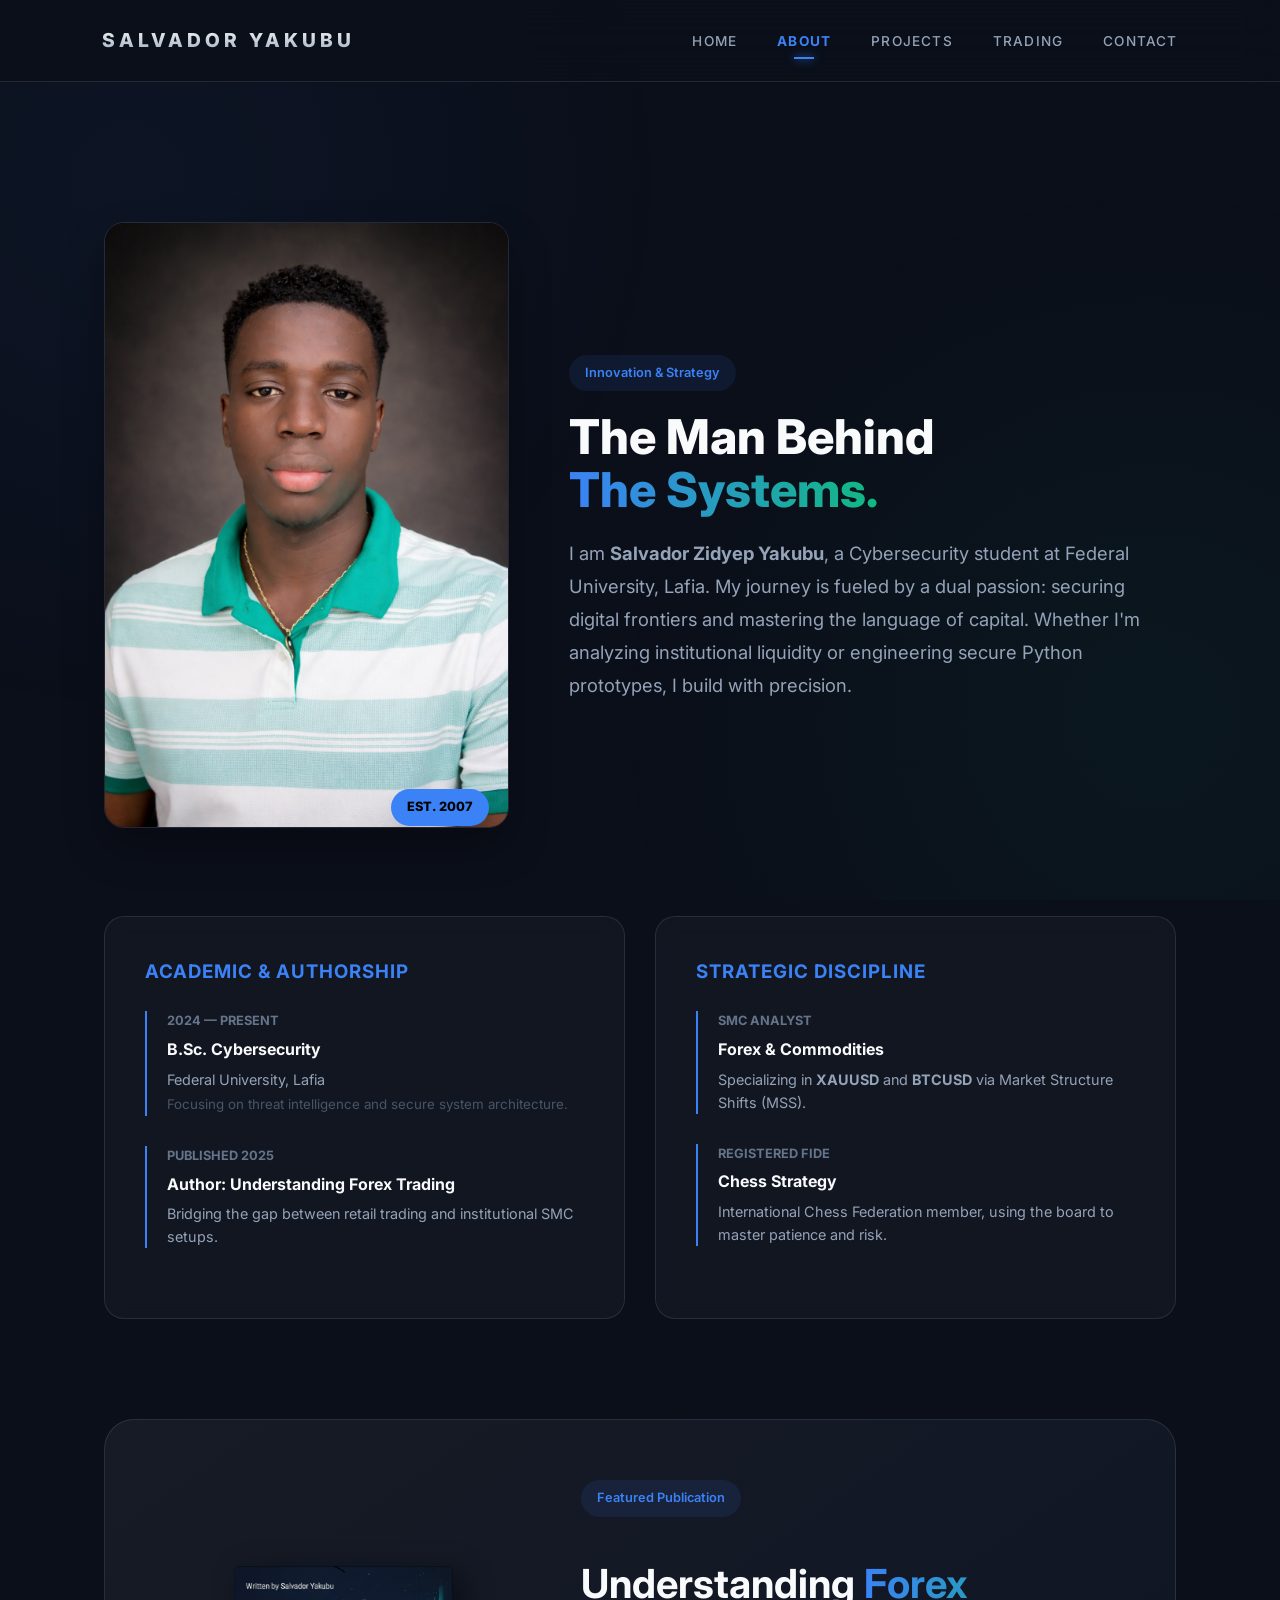
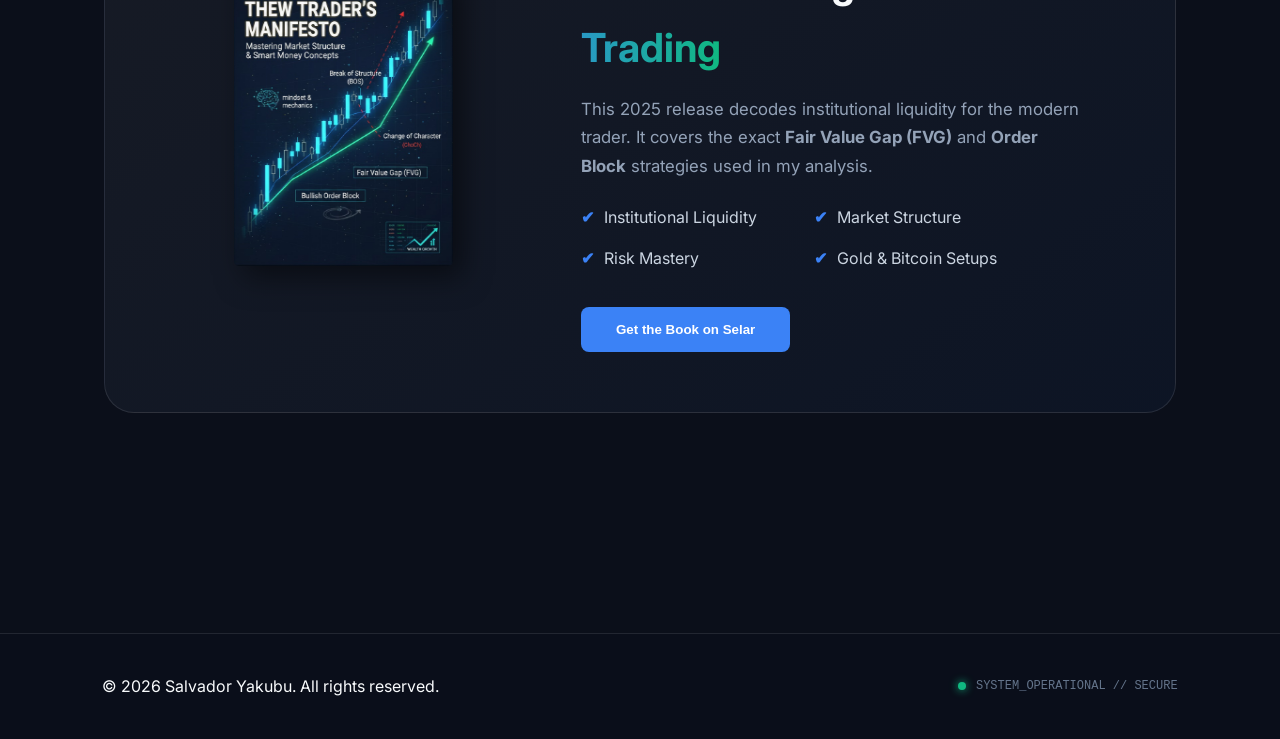
==== about.html @ 718bdae6 "Initial commit" ====
<!DOCTYPE html>
<html lang="en">
<head>
    <link rel="icon" type="image/png" href="favicon.png">
    <meta charset="UTF-8">
    <meta name="viewport" content="width=device-width, initial-scale=1.0">
    <title>About | Salvador Yakubu</title>
    
    <meta name="title" content="Salvador Yakubu | Cybersecurity & Forex Strategy">
    <meta name="description" content="Cybersecurity student at Fed Uni Lafia, Python developer, and SMC Forex trader.">
    
    <link rel="stylesheet" href="style.css">
    <link href="https://fonts.googleapis.com/css2?family=Inter:wght@300;400;600;800&display=swap" rel="stylesheet">
</head>
<body class="subpage">

<nav class="glass-nav">
    <div class="logo" onclick="window.location.href='index.html'" style="cursor:pointer">
        <span class="logo-signature">SALVADOR YAKUBU</span>
    </div> 
    
    <div class="nav-container">
        <ul class="nav-menu">
            <li><a href="index.html" class="nav-link">Home</a></li>
            <li><a href="about.html" class="nav-link active">About</a></li> <li><a href="projects.html" class="nav-link">Projects</a></li>
            <li><a href="trading.html" class="nav-link">Trading</a></li>
            <li><a href="contact.html" class="nav-link">Contact</a></li>
        </ul>
    </div>
</nav>

<main class="container">
    <section class="about-hero-flex" style="display: flex; align-items: center; gap: 60px; margin-top: 80px; flex-wrap: wrap;">
        <div class="about-photo-container" style="flex: 1; min-width: 300px; position: relative;">
            <img src="profile.jpg" alt="Salvador Yakubu" style="width: 100%; border-radius: 20px; border: 1px solid var(--border); box-shadow: 0 20px 40px rgba(0,0,0,0.3);">
            <div class="badge" style="position: absolute; bottom: -10px; right: 20px; background: var(--primary); color: #000; font-weight: 800;">EST. 2007</div>
        </div>

        <div class="about-intro" style="flex: 1.5; min-width: 300px;">
            <div class="badge">Innovation & Strategy</div>
            <h1 style="font-size: 3rem; line-height: 1.1;">The Man Behind <br><span class="gradient-text">The Systems.</span></h1>
            <p class="lead" style="font-size: 1.15rem; color: #94a3b8; line-height: 1.8; margin-top: 20px;">
                I am <strong>Salvador Zidyep Yakubu</strong>, a Cybersecurity student at Federal University, Lafia. 
                My journey is fueled by a dual passion: securing digital frontiers and mastering the language of capital. 
                Whether I'm analyzing institutional liquidity or engineering secure Python prototypes, I build with precision.
            </p>
        </div>
    </section>

    <div class="about-grid" style="display: grid; grid-template-columns: repeat(auto-fit, minmax(300px, 1fr)); gap: 30px; margin-top: 80px;">
        <div class="info-card" style="background: rgba(255,255,255,0.03); padding: 40px; border-radius: 20px; border: 1px solid var(--border);">
            <h3 style="color: var(--primary); margin-bottom: 25px; letter-spacing: 1px;">ACADEMIC & AUTHORSHIP</h3>
            <div class="timeline-item" style="margin-bottom: 30px;">
                <span class="year" style="color: #64748b; font-size: 0.8rem; font-weight: 700;">2024 — PRESENT</span>
                <h4 style="margin: 5px 0;">B.Sc. Cybersecurity</h4>
                <p style="color: #94a3b8; font-size: 0.9rem;">Federal University, Lafia</p>
                <small style="color: #475569;">Focusing on threat intelligence and secure system architecture.</small>
            </div>
            <div class="timeline-item">
                <span class="year" style="color: #64748b; font-size: 0.8rem; font-weight: 700;">PUBLISHED 2025</span>
                <h4 style="margin: 5px 0;">Author: Understanding Forex Trading</h4>
                <p style="color: #94a3b8; font-size: 0.9rem;">Bridging the gap between retail trading and institutional SMC setups.</p>
            </div>
        </div>

        <div class="info-card" style="background: rgba(255,255,255,0.03); padding: 40px; border-radius: 20px; border: 1px solid var(--border);">
            <h3 style="color: var(--primary); margin-bottom: 25px; letter-spacing: 1px;">STRATEGIC DISCIPLINE</h3>
            <div class="timeline-item" style="margin-bottom: 30px;">
                <span class="year" style="color: #64748b; font-size: 0.8rem; font-weight: 700;">SMC ANALYST</span>
                <h4 style="margin: 5px 0;">Forex & Commodities</h4>
                <p style="color: #94a3b8; font-size: 0.9rem;">Specializing in <strong>XAUUSD</strong> and <strong>BTCUSD</strong> via Market Structure Shifts (MSS).</p>
            </div>
            <div class="timeline-item">
                <span class="year" style="color: #64748b; font-size: 0.8rem; font-weight: 700;">REGISTERED FIDE</span>
                <h4 style="margin: 5px 0;">Chess Strategy</h4>
                <p style="color: #94a3b8; font-size: 0.9rem;">International Chess Federation member, using the board to master patience and risk.</p>
            </div>
        </div>
    </div>

    <section class="publication-section" style="margin-top: 100px; padding-bottom: 100px;">
    <div class="publication-card" style="display: flex; align-items: center; justify-content: center; gap: 60px; flex-wrap: wrap; background: linear-gradient(145deg, rgba(255,255,255,0.05) 0%, rgba(59,130,246,0.05) 100%); padding: 60px; border-radius: 30px; border: 1px solid var(--border); width: 100%; box-sizing: border-box;">
        
        <div class="book-mockup" style="flex: 1; min-width: 280px; display: flex; justify-content: center;">
            <div style="position: relative; width: fit-content;">
                <div class="book-spine"></div>
                <img src="book-cover.jpg" alt="Understanding Forex Trading Book" class="main-cover" style="max-width: 250px; border-radius: 5px; box-shadow: 10px 10px 30px rgba(0,0,0,0.5);">
            </div>
        </div>

        <div class="book-details" style="flex: 1.5; min-width: 300px; text-align: left;">
            <div class="badge">Featured Publication</div>
            <h2 style="font-size: 2.5rem; margin: 15px 0;">Understanding <span class="gradient-text">Forex Trading</span></h2>
            <p style="color: #94a3b8; margin-bottom: 25px; line-height: 1.7; font-size: 1.05rem; max-width: 500px;">
                This 2025 release decodes institutional liquidity for the modern trader. It covers the exact <strong>Fair Value Gap (FVG)</strong> and <strong>Order Block</strong> strategies used in my analysis.
            </p>
            
            <ul style="list-style: none; padding: 0; margin: 0 0 35px 0; color: #cbd5e1; display: grid; grid-template-columns: repeat(2, 1fr); gap: 15px; max-width: 450px;">
                <li style="display: flex; align-items: center; gap: 10px;"><span style="color: var(--primary); font-weight: bold;">✔</span> Institutional Liquidity</li>
                <li style="display: flex; align-items: center; gap: 10px;"><span style="color: var(--primary); font-weight: bold;">✔</span> Market Structure</li>
                <li style="display: flex; align-items: center; gap: 10px;"><span style="color: var(--primary); font-weight: bold;">✔</span> Risk Mastery</li>
                <li style="display: flex; align-items: center; gap: 10px;"><span style="color: var(--primary); font-weight: bold;">✔</span> Gold & Bitcoin Setups</li>
            </ul>
            
            <button class="btn-primary" onclick="window.location.href='https://selar.com/0017zf0a42'" style="padding: 15px 35px;">Get the Book on Selar</button>
        </div>
    </div>
    </section>
</main>

<footer>
    <div class="footer-content">
        <p>&copy; 2026 Salvador Yakubu. All rights reserved.</p>
        <div class="system-status">
            <span class="status-indicator"></span>
            <span class="status-text">SYSTEM_OPERATIONAL // SECURE</span>
        </div>
    </div>
</footer>

<script src="script.js"></script>
</body>
</html>
---- style.css ----
/* ==========================================================================
   1. CORE VARIABLES & RESET
   ========================================================================== */
:root {
    --primary: #3b82f6; /* Modern Blue */
    --accent: #10b981;  /* Trading Green */
    --bg: #0b0f1a;
    --text: #f8fafc;
    --glass: rgba(255, 255, 255, 0.03);
    --border: rgba(255, 255, 255, 0.1);
}

* { 
    margin: 0; 
    padding: 0; 
    box-sizing: border-box; 
}

body {
    background: var(--bg);
    color: var(--text);
    font-family: 'Inter', sans-serif;
    line-height: 1.6;
    overflow-x: hidden;
}

/* Sophisticated Background Gradient */
body::before {
    content: "";
    position: fixed;
    top: 0; left: 0; width: 100%; height: 100%;
    background: radial-gradient(circle at 10% 20%, rgba(59, 130, 246, 0.05) 0%, transparent 40%),
                radial-gradient(circle at 90% 80%, rgba(16, 185, 129, 0.05) 0%, transparent 40%);
    z-index: -1;
}
/* ==========================================================================
   2. REFINED MINIMALIST NAVIGATION (The "Cool" Version)
   ========================================================================== */
.glass-nav {
    display: flex; 
    justify-content: space-between; 
    align-items: center;
    padding: 20px 8%; 
    background: rgba(11, 15, 26, 0.8);
    backdrop-filter: blur(20px); 
    border-bottom: 1px solid var(--border);
    position: sticky; 
    top: 0; 
    z-index: 1000;
}
/* Update these in your style.css */

.logo {
    display: flex;
    align-items: center;
    padding: 5px 0;
    cursor: pointer;
}

.brand-logo {
    /* Increase height from 40px to 60px or 70px */
    height: 65px; 
    width: auto;
    display: block;
    object-fit: contain;
    /* This ensures no hidden black backgrounds from the browser */
    background: transparent !important; 
    transition: transform 0.3s ease;
}

.brand-logo:hover {
    transform: scale(1.1);
    filter: drop-shadow(0 0 10px rgba(59, 130, 246, 0.5));
}
.nav-menu {
    display: flex;
    gap: 40px; /* Increased spacing for that organized feel */
    list-style: none;
    align-items: center;
}

.nav-link {
    text-decoration: none;
    color: #94a3b8;
    font-size: 0.85rem;
    font-weight: 500;
    letter-spacing: 1.2px; /* Professional author spacing */
    text-transform: uppercase;
    position: relative;
    padding: 10px 0;
    transition: 0.3s ease;
}

.nav-link:hover {
    color: var(--text);
}

/* The Cool Active Indicator */
.nav-link::after {
    content: "";
    position: absolute;
    bottom: 0;
    left: 50%;
    width: 0;
    height: 2px;
    background: var(--primary);
    box-shadow: 0 0 10px var(--primary);
    transition: 0.3s ease;
    transform: translateX(-50%);
}

.nav-link.active {
    color: var(--primary);
    font-weight: 700;
}

.nav-link.active::after {
    width: 20px; /* Small, sharp indicator instead of a big button */
}

/* ==========================================================================
   UPDATED RESPONSIVE NAV (Mobile Fix)
   ========================================================================== */
@media (max-width: 768px) {
    .glass-nav {
        padding: 15px 5%;
    }
    .nav-menu {
        gap: 20px;
    }
    .nav-link {
        font-size: 0.7rem;
        letter-spacing: 0.5px;
    }
}
/* ==========================================================================
   3. HERO & GLOBAL COMPONENTS
   ========================================================================== */
.hero { height: 80vh; display: flex; align-items: center; justify-content: center; text-align: center; }
.hero-content { max-width: 800px; padding: 0 20px; }

.badge { 
    background: rgba(59, 130, 246, 0.1); color: var(--primary);
    padding: 8px 16px; border-radius: 20px; font-size: 0.8rem;
    display: inline-block; margin-bottom: 20px; font-weight: 600;
}

h1 { font-size: 3.5rem; line-height: 1.1; margin-bottom: 20px; font-weight: 800; }
.gradient-text { background: linear-gradient(90deg, #3b82f6, #10b981); -webkit-background-clip: text; -webkit-text-fill-color: transparent; }

.hero-btns { display: flex; gap: 15px; justify-content: center; margin-top: 30px; }
button { padding: 14px 28px; border-radius: 8px; font-weight: 600; cursor: pointer; transition: 0.3s; border: none; }

.btn-primary { background: var(--primary); color: white; }
.btn-primary:hover { transform: translateY(-3px); box-shadow: 0 10px 20px rgba(59, 130, 246, 0.3); }
.btn-secondary { background: var(--glass); color: white; border: 1px solid var(--border); }

/* Container & Header Basics */
.container { max-width: 1200px; margin: 0 auto; padding: 0 5%; }
.subpage .container { padding: 60px 5%; }
.page-header { text-align: center; margin-bottom: 50px; }

/* ==========================================================================
   4. SERVICES SECTION
   ========================================================================== */
.services .container { 
    display: grid; grid-template-columns: repeat(auto-fit, minmax(280px, 1fr)); 
    gap: 25px; padding: 0 8% 100px; 
}

.service-card {
    background: var(--glass); border: 1px solid var(--border);
    padding: 40px; border-radius: 16px; cursor: pointer; transition: 0.3s;
}

.service-card:hover { 
    background: rgba(255, 255, 255, 0.05); 
    border-color: var(--primary);
    transform: translateY(-5px);
}

.icon { font-size: 2.5rem; margin-bottom: 20px; }
.learn-more { color: var(--primary); font-size: 0.9rem; margin-top: 15px; display: block; }

/* ==========================================================================
   5. TRADING SECTION
   ========================================================================== */
.trading-grid {
    display: grid;
    grid-template-columns: 2fr 1fr;
    gap: 30px;
}

.chart-card, .strategy-card {
    background: var(--glass);
    border: 1px solid var(--border);
    border-radius: 16px;
    padding: 20px;
    backdrop-filter: blur(10px);
}

.card-header {
    display: flex;
    justify-content: space-between;
    align-items: center;
    margin-bottom: 15px;
}

.status-dot {
    height: 10px; width: 10px;
    background-color: var(--accent);
    border-radius: 50%;
    box-shadow: 0 0 10px var(--accent);
}

.strategy-list { list-style: none; margin: 25px 0; }
.strategy-list li {
    padding: 15px 0;
    border-bottom: 1px solid var(--border);
    display: flex; align-items: center; gap: 15px;
}

.strategy-list li span { color: var(--primary); font-weight: 800; font-size: 0.8rem; }

/* ==========================================================================
   6. ABOUT SECTION (Timeline, Skills, Info)
   ========================================================================== */
.about-hero { text-align: center; max-width: 900px; margin: 0 auto 60px; }
.lead { font-size: 1.2rem; color: #94a3b8; margin-top: 20px; }

.about-grid { display: grid; grid-template-columns: 1fr 1fr; gap: 40px; margin-top: 50px; }

.info-card {
    background: var(--glass); border: 1px solid var(--border);
    padding: 40px; border-radius: 20px; backdrop-filter: blur(10px);
}

.timeline-item {
    margin-bottom: 30px; padding-left: 20px;
    border-left: 2px solid var(--primary); position: relative;
}

.year { display: block; color: var(--primary); font-weight: 800; font-size: 0.9rem; margin-bottom: 5px; }

.skill-tags { display: flex; flex-wrap: wrap; gap: 10px; margin: 25px 0; }
.tag {
    background: rgba(59, 130, 246, 0.1); color: var(--primary);
    padding: 6px 14px; border-radius: 50px; font-size: 0.85rem;
    font-weight: 600; border: 1px solid rgba(59, 130, 246, 0.2);
}

/* ==========================================================================
   7. PROJECTS SECTION (Detailed Cards & 3D Book)
   ========================================================================== */
.projects-container { display: flex; flex-direction: column; gap: 80px; margin-top: 50px; }

.project-detailed-card {
    display: flex; align-items: center; gap: 50px;
    background: var(--glass); border: 1px solid var(--border);
    border-radius: 24px; padding: 50px; overflow: hidden;
}

.project-detailed-card.reversed { flex-direction: row-reverse; }
.project-info { flex: 1; }
.category { color: var(--primary); text-transform: uppercase; font-weight: 800; font-size: 0.75rem; letter-spacing: 1px; display: block; margin-bottom: 10px; }

.tech-stack { display: flex; gap: 10px; margin: 20px 0; }
.tech-stack span { background: rgba(255,255,255,0.05); padding: 5px 12px; border-radius: 5px; font-size: 0.8rem; border: 1px solid var(--border); }

/* Visual Elements & Charts */
.project-visual {
    flex: 1; background: #000; border-radius: 12px; padding: 20px;
    border: 1px solid var(--border); font-family: 'Courier New', monospace; color: var(--accent);
}

.code-snippet pre { font-size: 0.9rem; color: #10b981; }

.chart-preview { display: flex; align-items: flex-end; gap: 10px; height: 150px; justify-content: center; }
.bar { width: 20px; border-radius: 3px; }
.bar.green { background: var(--accent); }
.bar.red { background: #ef4444; }

/* 3D Book Mockup */
.book-mockup { position: relative; width: 200px; height: 300px; perspective: 1000px; margin: 0 auto; }
.main-cover {
    width: 100%; height: 100%; border-radius: 4px 10px 10px 4px;
    box-shadow: 15px 15px 30px rgba(0, 0, 0, 0.5);
    transform: rotateY(-20deg); transition: transform 0.5s ease; object-fit: cover;
}
.book-mockup:hover .main-cover { transform: rotateY(-5deg); }
.book-spine {
    position: absolute; width: 30px; height: 100%; background: #1a1a1a;
    left: 0; transform: rotateY(-90deg) translateZ(15px); border-radius: 2px;
}

/* ==========================================================================
   8. CONTACT & SOCIAL ECOSYSTEM
   ========================================================================== */
.contact-wrapper { display: grid; grid-template-columns: 1.2fr 1fr; gap: 80px; align-items: center; margin-top: 50px; }
.contact-info h1 { font-size: 3rem; margin-bottom: 20px; }

.info-details { margin-top: 40px; display: flex; flex-direction: column; gap: 30px; }
.info-item { display: flex; gap: 20px; align-items: center; }
.info-item .icon {
    font-size: 1.5rem; background: var(--glass); padding: 15px;
    border-radius: 12px; border: 1px solid var(--border);
}

/* Forms */
.contact-card { background: var(--glass); border: 1px solid var(--border); padding: 40px; border-radius: 24px; backdrop-filter: blur(20px); }
.input-group { margin-bottom: 20px; display: flex; flex-direction: column; gap: 8px; }
.input-group label { font-size: 0.85rem; font-weight: 600; color: #94a3b8; }

input, select, textarea {
    background: rgba(255, 255, 255, 0.03); border: 1px solid var(--border);
    padding: 14px; border-radius: 8px; color: white; transition: 0.3s;
}
input:focus, textarea:focus { outline: none; border-color: var(--primary); background: rgba(255, 255, 255, 0.07); }

/* Social Links & Grid */
.communication-grid { display: grid; grid-template-columns: 1fr 1fr; gap: 20px; margin-bottom: 40px; }
.info-item-link {
    display: flex; gap: 15px; align-items: center; text-decoration: none;
    background: var(--glass); padding: 15px; border-radius: 12px; border: 1px solid var(--border); transition: 0.3s;
}
.info-item-link:hover { border-color: var(--primary); background: rgba(59, 130, 246, 0.08); transform: translateY(-3px); }

.social-grid { display: flex; flex-wrap: wrap; gap: 12px; }
.social-tag {
    text-decoration: none; color: white; background: var(--glass); border: 1px solid var(--border);
    padding: 8px 18px; border-radius: 50px; font-size: 0.85rem; transition: 0.3s;
}
.social-tag:hover { background: var(--primary); box-shadow: 0 0 15px rgba(59, 130, 246, 0.4); }

.social-links { display: flex; justify-content: center; gap: 25px; margin-top: 20px; flex-wrap: wrap; }
.social-icon { font-size: 1.6rem; color: var(--primary); transition: 0.3s; }
.social-icon:hover { color: #fff; transform: translateY(-3px); }

/* ==========================================================================
   9. FOOTER & TICKER
   ========================================================================== */
footer { padding: 40px 8%; border-top: 1px solid var(--border); margin-top: 60px; background: rgba(11, 15, 26, 0.5); }
.footer-content { display: flex; justify-content: space-between; align-items: center; flex-wrap: wrap; gap: 20px; }

.system-status { display: flex; align-items: center; gap: 10px; font-family: monospace; font-size: 0.75rem; color: #64748b; }
.status-indicator {
    width: 8px; height: 8px; background: var(--accent); border-radius: 50%;
    box-shadow: 0 0 8px var(--accent); animation: blink 1.5s infinite;
}
@keyframes blink { 0%, 100% { opacity: 1; } 50% { opacity: 0.2; } }

.ticker-wrap {
    width: 100%; overflow: hidden; background: rgba(11, 15, 26, 0.8);
    border-bottom: 1px solid var(--border); backdrop-filter: blur(10px);
    position: sticky; top: 75px; z-index: 99;
}
.tradingview-widget-container { height: 46px !important; }

/* ==========================================================================
   10. CONSOLIDATED RESPONSIVE DESIGN (Media Queries)
   ========================================================================== */
@media (max-width: 950px) {
    .contact-wrapper { grid-template-columns: 1fr; gap: 50px; }
}

@media (max-width: 900px) {
    .trading-grid { grid-template-columns: 1fr; }
    .project-detailed-card, .project-detailed-card.reversed { flex-direction: column; padding: 30px; }
    h1 { font-size: 2.5rem; }
}

@media (max-width: 800px) {
    .about-grid { grid-template-columns: 1fr; }
}

@media (max-width: 768px) {
    .glass-nav { flex-direction: column; padding: 15px 10px; gap: 15px; }
    .nav-menu { flex-wrap: wrap; justify-content: center; gap: 8px; width: 100%; }
    .nav-btn { flex-grow: 1; text-align: center; font-size: 0.75rem; padding: 10px 14px; }
    .about-hero-flex { flex-direction: column; text-align: center; }
    .about-photo-container { max-width: 250px; margin: 0 auto; }
}

@media (max-width: 600px) {
    .communication-grid { grid-template-columns: 1fr; }
    .footer-content { flex-direction: column; text-align: center; }
}
/* Mature Professional Logo */
.logo-signature {
    font-family: 'Inter', sans-serif;
    font-weight: 800;
    font-size: 1.2rem;
    letter-spacing: 4px; /* Increased spacing for a high-end look */
    text-transform: uppercase;
    color: #ffffff;
    background: linear-gradient(180deg, #FFFFFF 0%, #94a3b8 100%);
    -webkit-background-clip: text;
    -webkit-text-fill-color: transparent;
    position: relative;
    transition: all 0.4s cubic-bezier(0.4, 0, 0.2, 1);
}

.logo-signature::after {
    display: inline-block;
    content: '';
    position: absolute;
    bottom: -4px;
    left: 0;
    width: 0;
    height: 1px;
    background: var(--primary); /* Your brand blue */
    transition: width 0.4s ease;
}

.logo:hover .logo-signature {
    letter-spacing: 6px; /* Subtle expansion effect on hover */
    filter: drop-shadow(0 0 15px rgba(255, 255, 255, 0.2));
}

.logo:hover .logo-signature::after {
    width: 100%; /* Underline grows on hover */
}
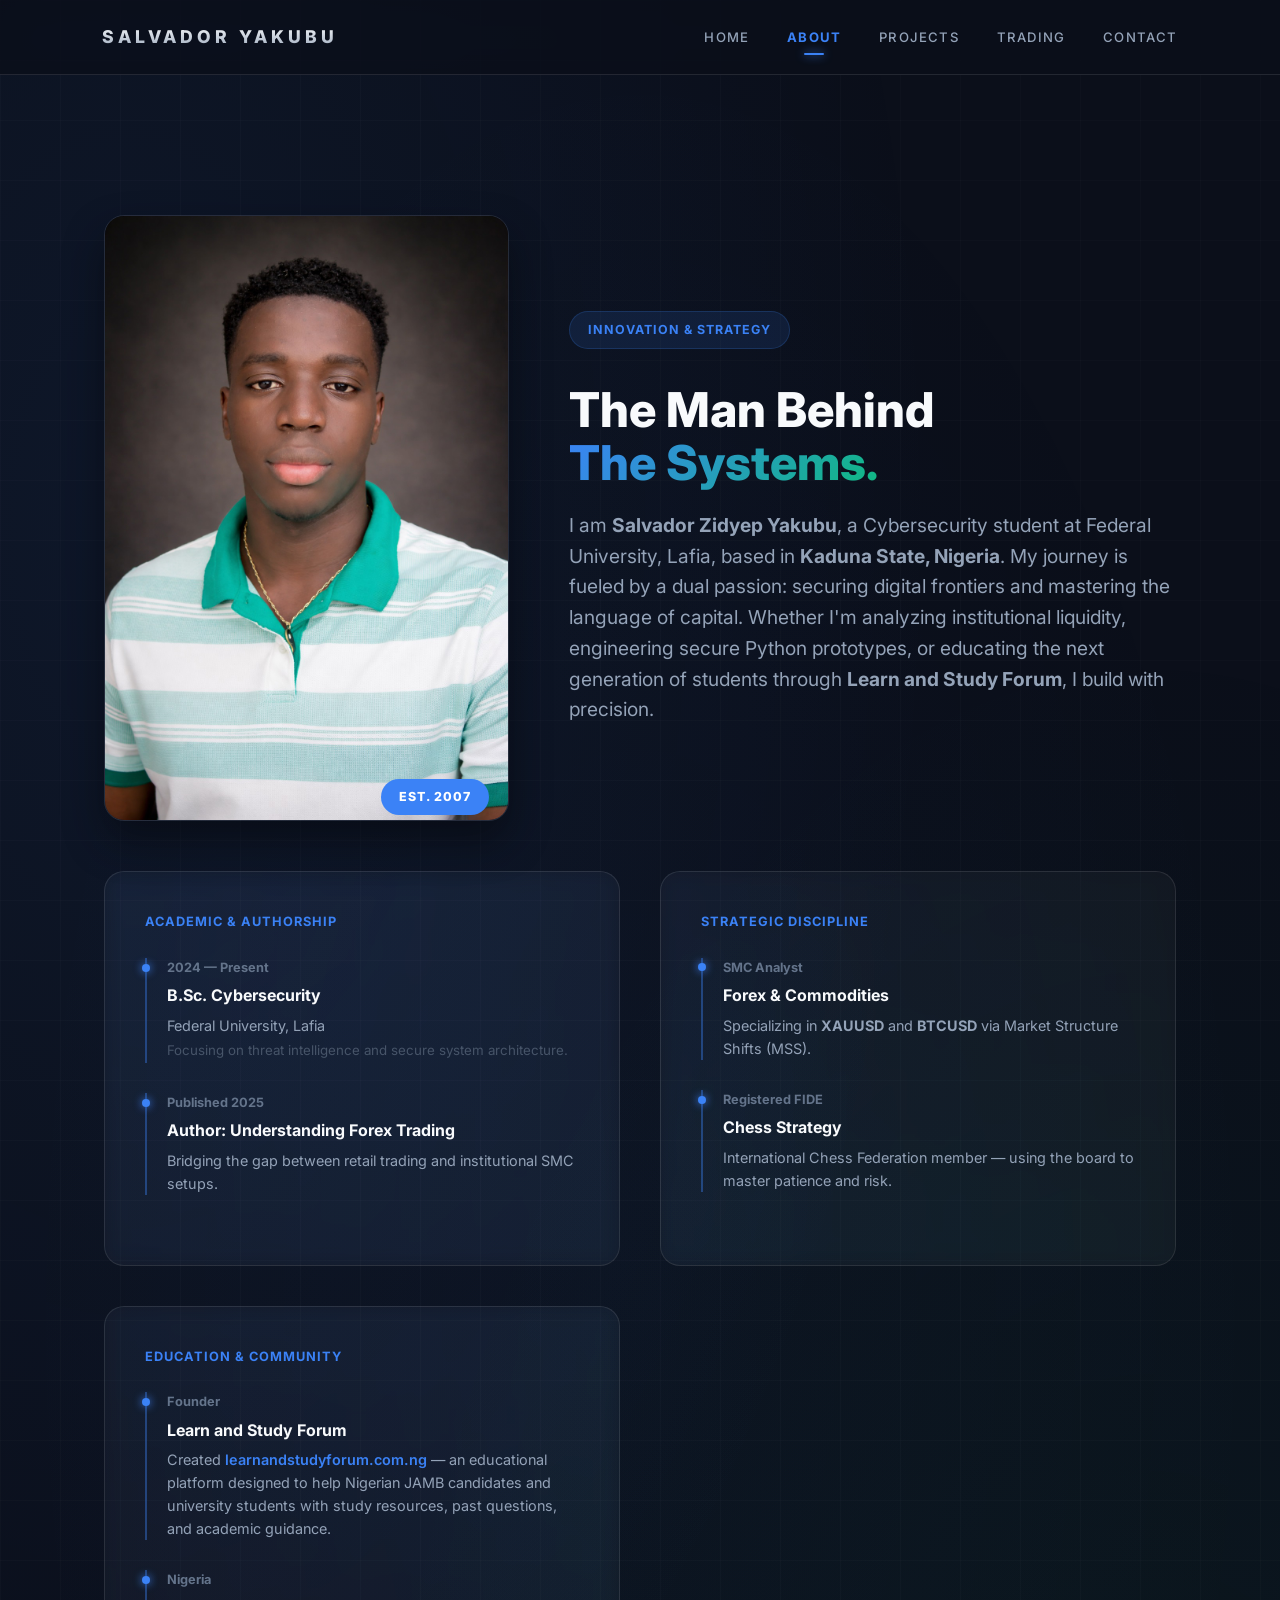
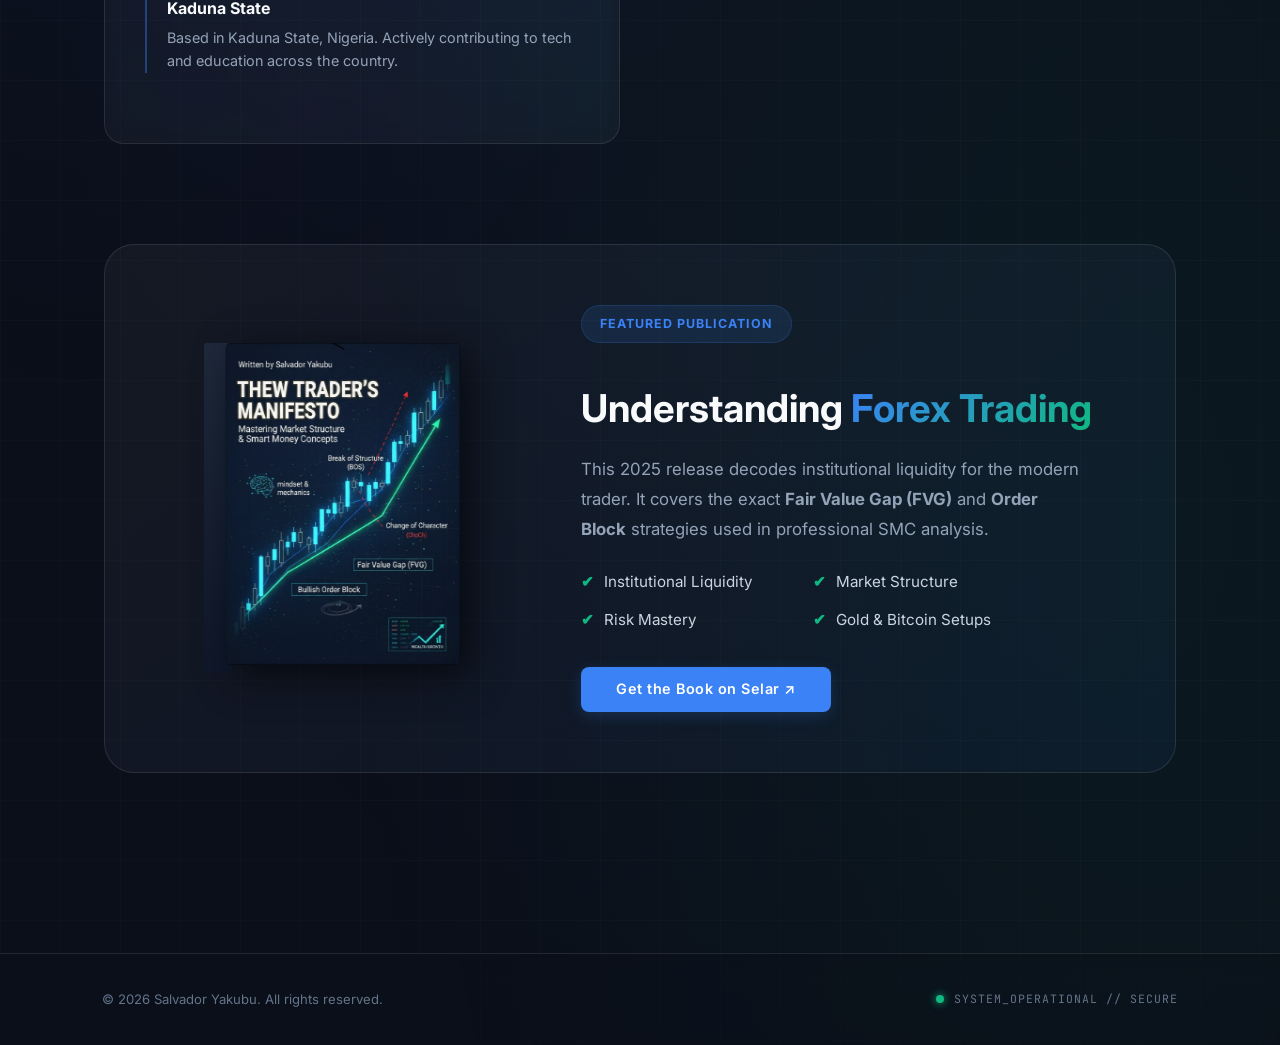
==== commit 9deb417c: "updated" ====
--- a/about.html
+++ b/about.html
@@ -1,122 +1,213 @@
 <!DOCTYPE html>
 <html lang="en">
 <head>
-    <link rel="icon" type="image/png" href="favicon.png">
     <meta charset="UTF-8">
     <meta name="viewport" content="width=device-width, initial-scale=1.0">
-    <title>About | Salvador Yakubu</title>
-    
-    <meta name="title" content="Salvador Yakubu | Cybersecurity & Forex Strategy">
-    <meta name="description" content="Cybersecurity student at Fed Uni Lafia, Python developer, and SMC Forex trader.">
-    
+    <meta http-equiv="X-UA-Compatible" content="IE=edge">
+
+    <title>About Salvador Yakubu | Cybersecurity Student, Forex Trader & Educator — Kaduna, Nigeria</title>
+    <meta name="title" content="About Salvador Yakubu | Cybersecurity Student, Forex Trader & Educator — Kaduna, Nigeria">
+    <meta name="description" content="Salvador Yakubu — Cybersecurity student at Federal University Lafia, SMC Forex trader, Python developer, published author of 'Understanding Forex Trading' (2025), and founder of Learn and Study Forum for Nigerian students. Based in Kaduna State, Nigeria.">
+    <meta name="robots" content="index, follow">
+    <link rel="canonical" href="https://salvadoryakubu-wq.github.io/Myportfolio/about.html">
+
+    <meta property="og:type" content="profile">
+    <meta property="og:url" content="https://salvadoryakubu-wq.github.io/Myportfolio/about.html">
+    <meta property="og:title" content="About Salvador Yakubu | Cybersecurity, Forex Strategy & Education — Nigeria">
+    <meta property="og:description" content="Cybersecurity student, SMC Forex trader, Python developer, published author, and founder of Learn and Study Forum. Kaduna State, Nigeria.">
+    <meta property="og:image" content="https://salvadoryakubu-wq.github.io/Myportfolio/preview-image.jpg">
+
+    <meta name="twitter:card" content="summary_large_image">
+    <meta name="twitter:title" content="About Salvador Yakubu — Kaduna, Nigeria">
+    <meta name="twitter:description" content="Cybersecurity student, SMC trader, Python developer, published author and founder of Learn and Study Forum.">
+    <meta name="twitter:image" content="https://salvadoryakubu-wq.github.io/Myportfolio/preview-image.jpg">
+
+    <meta name="theme-color" content="#0b0f1a">
+    <meta name="apple-mobile-web-app-capable" content="yes">
+    <meta name="apple-mobile-web-app-status-bar-style" content="black-translucent">
+
+    <link rel="icon" type="image/png" href="favicon.png">
+    <link rel="apple-touch-icon" href="favicon.png">
+
+    <link rel="preconnect" href="https://fonts.googleapis.com">
+    <link rel="preconnect" href="https://fonts.gstatic.com" crossorigin>
+    <link href="https://fonts.googleapis.com/css2?family=Inter:wght@300;400;600;800&family=JetBrains+Mono:wght@400;700&display=swap" rel="stylesheet">
+
     <link rel="stylesheet" href="style.css">
-    <link href="https://fonts.googleapis.com/css2?family=Inter:wght@300;400;600;800&display=swap" rel="stylesheet">
 </head>
 <body class="subpage">
 
-<nav class="glass-nav">
-    <div class="logo" onclick="window.location.href='index.html'" style="cursor:pointer">
-        <span class="logo-signature">SALVADOR YAKUBU</span>
-    </div> 
-    
-    <div class="nav-container">
+<a href="#main-content" class="skip-nav">Skip to main content</a>
+
+<!-- ====== NAVIGATION ====== -->
+<nav class="glass-nav" role="navigation" aria-label="Main navigation">
+    <a href="index.html" class="logo" aria-label="Salvador Yakubu — Home">
+        <span class="logo-signature">Salvador Yakubu</span>
+    </a>
+
+    <button class="nav-toggle" aria-label="Toggle navigation menu" aria-expanded="false" aria-controls="nav-menu">
+        <span></span>
+        <span></span>
+        <span></span>
+    </button>
+
+    <div class="nav-container" id="nav-menu" aria-hidden="true">
         <ul class="nav-menu">
             <li><a href="index.html" class="nav-link">Home</a></li>
-            <li><a href="about.html" class="nav-link active">About</a></li> <li><a href="projects.html" class="nav-link">Projects</a></li>
+            <li><a href="about.html" class="nav-link active">About</a></li>
+            <li><a href="projects.html" class="nav-link">Projects</a></li>
             <li><a href="trading.html" class="nav-link">Trading</a></li>
             <li><a href="contact.html" class="nav-link">Contact</a></li>
         </ul>
     </div>
 </nav>
 
-<main class="container">
-    <section class="about-hero-flex" style="display: flex; align-items: center; gap: 60px; margin-top: 80px; flex-wrap: wrap;">
-        <div class="about-photo-container" style="flex: 1; min-width: 300px; position: relative;">
-            <img src="profile.jpg" alt="Salvador Yakubu" style="width: 100%; border-radius: 20px; border: 1px solid var(--border); box-shadow: 0 20px 40px rgba(0,0,0,0.3);">
-            <div class="badge" style="position: absolute; bottom: -10px; right: 20px; background: var(--primary); color: #000; font-weight: 800;">EST. 2007</div>
-        </div>
-
-        <div class="about-intro" style="flex: 1.5; min-width: 300px;">
-            <div class="badge">Innovation & Strategy</div>
-            <h1 style="font-size: 3rem; line-height: 1.1;">The Man Behind <br><span class="gradient-text">The Systems.</span></h1>
-            <p class="lead" style="font-size: 1.15rem; color: #94a3b8; line-height: 1.8; margin-top: 20px;">
-                I am <strong>Salvador Zidyep Yakubu</strong>, a Cybersecurity student at Federal University, Lafia. 
-                My journey is fueled by a dual passion: securing digital frontiers and mastering the language of capital. 
-                Whether I'm analyzing institutional liquidity or engineering secure Python prototypes, I build with precision.
+<!-- ====== MAIN CONTENT ====== -->
+<main class="container" id="main-content">
+
+    <!-- Hero Flex -->
+    <section class="about-hero-flex reveal" style="display:flex; align-items:center; gap:60px; margin-top:80px; flex-wrap:wrap;" aria-label="Introduction">
+        <div class="about-photo-container" style="flex:1; min-width:280px; position:relative;">
+            <img
+                src="profile.jpg"
+                alt="Salvador Yakubu — Cybersecurity student and Forex trader"
+                loading="eager"
+                width="400"
+                style="width:100%; border-radius:20px; border:1px solid var(--border); box-shadow:0 20px 40px rgba(0,0,0,0.4); display:block;"
+            >
+            <div class="badge" style="position:absolute; bottom:-14px; right:20px; background:var(--primary); color:#fff; font-weight:800; border:none;">EST. 2007</div>
+        </div>
+
+        <div class="about-intro" style="flex:1.5; min-width:280px;">
+            <div class="badge">Innovation &amp; Strategy</div>
+            <h1 style="font-size:clamp(2rem, 4vw, 3rem); line-height:1.1; margin-top:15px;">
+                The Man Behind <br><span class="gradient-text">The Systems.</span>
+            </h1>
+            <p class="lead" style="margin-top:20px;">
+                I am <strong>Salvador Zidyep Yakubu</strong>, a Cybersecurity student at Federal University, Lafia,
+                based in <strong>Kaduna State, Nigeria</strong>.
+                My journey is fueled by a dual passion: securing digital frontiers and mastering the language of capital.
+                Whether I'm analyzing institutional liquidity, engineering secure Python prototypes, or educating the next generation of students through <strong>Learn and Study Forum</strong>, I build with precision.
             </p>
         </div>
     </section>
 
-    <div class="about-grid" style="display: grid; grid-template-columns: repeat(auto-fit, minmax(300px, 1fr)); gap: 30px; margin-top: 80px;">
-        <div class="info-card" style="background: rgba(255,255,255,0.03); padding: 40px; border-radius: 20px; border: 1px solid var(--border);">
-            <h3 style="color: var(--primary); margin-bottom: 25px; letter-spacing: 1px;">ACADEMIC & AUTHORSHIP</h3>
-            <div class="timeline-item" style="margin-bottom: 30px;">
-                <span class="year" style="color: #64748b; font-size: 0.8rem; font-weight: 700;">2024 — PRESENT</span>
-                <h4 style="margin: 5px 0;">B.Sc. Cybersecurity</h4>
-                <p style="color: #94a3b8; font-size: 0.9rem;">Federal University, Lafia</p>
-                <small style="color: #475569;">Focusing on threat intelligence and secure system architecture.</small>
+    <!-- Info Grid -->
+    <div class="about-grid" aria-label="Background and expertise">
+
+        <div class="info-card reveal">
+            <h3 style="color:var(--primary); margin-bottom:25px; letter-spacing:1px; font-size:0.8rem; text-transform:uppercase;">Academic &amp; Authorship</h3>
+            <div class="timeline-item" style="margin-bottom:30px;">
+                <span class="year">2024 — Present</span>
+                <h4 style="margin:5px 0;">B.Sc. Cybersecurity</h4>
+                <p style="color:#94a3b8; font-size:0.9rem;">Federal University, Lafia</p>
+                <small style="color:#475569;">Focusing on threat intelligence and secure system architecture.</small>
             </div>
             <div class="timeline-item">
-                <span class="year" style="color: #64748b; font-size: 0.8rem; font-weight: 700;">PUBLISHED 2025</span>
-                <h4 style="margin: 5px 0;">Author: Understanding Forex Trading</h4>
-                <p style="color: #94a3b8; font-size: 0.9rem;">Bridging the gap between retail trading and institutional SMC setups.</p>
-            </div>
-        </div>
-
-        <div class="info-card" style="background: rgba(255,255,255,0.03); padding: 40px; border-radius: 20px; border: 1px solid var(--border);">
-            <h3 style="color: var(--primary); margin-bottom: 25px; letter-spacing: 1px;">STRATEGIC DISCIPLINE</h3>
-            <div class="timeline-item" style="margin-bottom: 30px;">
-                <span class="year" style="color: #64748b; font-size: 0.8rem; font-weight: 700;">SMC ANALYST</span>
-                <h4 style="margin: 5px 0;">Forex & Commodities</h4>
-                <p style="color: #94a3b8; font-size: 0.9rem;">Specializing in <strong>XAUUSD</strong> and <strong>BTCUSD</strong> via Market Structure Shifts (MSS).</p>
+                <span class="year">Published 2025</span>
+                <h4 style="margin:5px 0;">Author: Understanding Forex Trading</h4>
+                <p style="color:#94a3b8; font-size:0.9rem;">Bridging the gap between retail trading and institutional SMC setups.</p>
+            </div>
+        </div>
+
+        <div class="info-card reveal reveal-delay-1">
+            <h3 style="color:var(--primary); margin-bottom:25px; letter-spacing:1px; font-size:0.8rem; text-transform:uppercase;">Strategic Discipline</h3>
+            <div class="timeline-item" style="margin-bottom:30px;">
+                <span class="year">SMC Analyst</span>
+                <h4 style="margin:5px 0;">Forex &amp; Commodities</h4>
+                <p style="color:#94a3b8; font-size:0.9rem;">Specializing in <strong>XAUUSD</strong> and <strong>BTCUSD</strong> via Market Structure Shifts (MSS).</p>
             </div>
             <div class="timeline-item">
-                <span class="year" style="color: #64748b; font-size: 0.8rem; font-weight: 700;">REGISTERED FIDE</span>
-                <h4 style="margin: 5px 0;">Chess Strategy</h4>
-                <p style="color: #94a3b8; font-size: 0.9rem;">International Chess Federation member, using the board to master patience and risk.</p>
-            </div>
-        </div>
+                <span class="year">Registered FIDE</span>
+                <h4 style="margin:5px 0;">Chess Strategy</h4>
+                <p style="color:#94a3b8; font-size:0.9rem;">International Chess Federation member — using the board to master patience and risk.</p>
+            </div>
+        </div>
+
+        <div class="info-card reveal reveal-delay-2">
+            <h3 style="color:var(--primary); margin-bottom:25px; letter-spacing:1px; font-size:0.8rem; text-transform:uppercase;">Education &amp; Community</h3>
+            <div class="timeline-item" style="margin-bottom:30px;">
+                <span class="year">Founder</span>
+                <h4 style="margin:5px 0;">Learn and Study Forum</h4>
+                <p style="color:#94a3b8; font-size:0.9rem;">
+                    Created <a href="https://learnandstudyforum.com.ng" target="_blank" rel="noopener noreferrer" style="color:var(--primary); text-decoration:none; font-weight:600;">learnandstudyforum.com.ng</a> — an educational platform designed to help Nigerian JAMB candidates and university students with study resources, past questions, and academic guidance.
+                </p>
+            </div>
+            <div class="timeline-item">
+                <span class="year">Nigeria</span>
+                <h4 style="margin:5px 0;">Kaduna State</h4>
+                <p style="color:#94a3b8; font-size:0.9rem;">Based in Kaduna State, Nigeria. Actively contributing to tech and education across the country.</p>
+            </div>
+        </div>
+
     </div>
 
-    <section class="publication-section" style="margin-top: 100px; padding-bottom: 100px;">
-    <div class="publication-card" style="display: flex; align-items: center; justify-content: center; gap: 60px; flex-wrap: wrap; background: linear-gradient(145deg, rgba(255,255,255,0.05) 0%, rgba(59,130,246,0.05) 100%); padding: 60px; border-radius: 30px; border: 1px solid var(--border); width: 100%; box-sizing: border-box;">
-        
-        <div class="book-mockup" style="flex: 1; min-width: 280px; display: flex; justify-content: center;">
-            <div style="position: relative; width: fit-content;">
-                <div class="book-spine"></div>
-                <img src="book-cover.jpg" alt="Understanding Forex Trading Book" class="main-cover" style="max-width: 250px; border-radius: 5px; box-shadow: 10px 10px 30px rgba(0,0,0,0.5);">
-            </div>
-        </div>
-
-        <div class="book-details" style="flex: 1.5; min-width: 300px; text-align: left;">
-            <div class="badge">Featured Publication</div>
-            <h2 style="font-size: 2.5rem; margin: 15px 0;">Understanding <span class="gradient-text">Forex Trading</span></h2>
-            <p style="color: #94a3b8; margin-bottom: 25px; line-height: 1.7; font-size: 1.05rem; max-width: 500px;">
-                This 2025 release decodes institutional liquidity for the modern trader. It covers the exact <strong>Fair Value Gap (FVG)</strong> and <strong>Order Block</strong> strategies used in my analysis.
-            </p>
-            
-            <ul style="list-style: none; padding: 0; margin: 0 0 35px 0; color: #cbd5e1; display: grid; grid-template-columns: repeat(2, 1fr); gap: 15px; max-width: 450px;">
-                <li style="display: flex; align-items: center; gap: 10px;"><span style="color: var(--primary); font-weight: bold;">✔</span> Institutional Liquidity</li>
-                <li style="display: flex; align-items: center; gap: 10px;"><span style="color: var(--primary); font-weight: bold;">✔</span> Market Structure</li>
-                <li style="display: flex; align-items: center; gap: 10px;"><span style="color: var(--primary); font-weight: bold;">✔</span> Risk Mastery</li>
-                <li style="display: flex; align-items: center; gap: 10px;"><span style="color: var(--primary); font-weight: bold;">✔</span> Gold & Bitcoin Setups</li>
-            </ul>
-            
-            <button class="btn-primary" onclick="window.location.href='https://selar.com/0017zf0a42'" style="padding: 15px 35px;">Get the Book on Selar</button>
-        </div>
-    </div>
+    <!-- Publication Section -->
+    <section class="publication-section reveal" style="margin-top:100px; padding-bottom:120px;" aria-label="Featured publication">
+        <div style="display:flex; align-items:center; justify-content:center; gap:60px; flex-wrap:wrap; background:linear-gradient(145deg, rgba(255,255,255,0.04) 0%, rgba(59,130,246,0.06) 100%); padding:60px; border-radius:30px; border:1px solid var(--border); box-sizing:border-box;">
+
+            <!-- Book Mockup -->
+            <div class="book-mockup" style="flex:1; min-width:200px; display:flex; justify-content:center; align-items:center;">
+                <div style="position:relative; width:fit-content;">
+                    <div class="book-spine"></div>
+                    <img
+                        src="book-cover.jpg"
+                        alt="Understanding Forex Trading — book cover by Salvador Yakubu"
+                        loading="lazy"
+                        width="250"
+                        class="main-cover"
+                        style="max-width:250px; border-radius:5px; box-shadow:10px 10px 40px rgba(0,0,0,0.6);"
+                    >
+                </div>
+            </div>
+
+            <!-- Book Details -->
+            <div style="flex:1.5; min-width:280px; text-align:left;">
+                <div class="badge">Featured Publication</div>
+                <h2 style="font-size:clamp(1.6rem, 3vw, 2.5rem); margin:15px 0;">
+                    Understanding <span class="gradient-text">Forex Trading</span>
+                </h2>
+                <p style="color:#94a3b8; margin-bottom:25px; line-height:1.8; font-size:1.05rem; max-width:500px;">
+                    This 2025 release decodes institutional liquidity for the modern trader. It covers the exact
+                    <strong>Fair Value Gap (FVG)</strong> and <strong>Order Block</strong> strategies used in professional SMC analysis.
+                </p>
+
+                <ul style="list-style:none; padding:0; margin:0 0 35px; color:#cbd5e1; display:grid; grid-template-columns:repeat(2, 1fr); gap:14px; max-width:450px;">
+                    <li style="display:flex; align-items:center; gap:10px; font-size:0.95rem;">
+                        <span style="color:var(--accent); font-weight:800;">✔</span> Institutional Liquidity
+                    </li>
+                    <li style="display:flex; align-items:center; gap:10px; font-size:0.95rem;">
+                        <span style="color:var(--accent); font-weight:800;">✔</span> Market Structure
+                    </li>
+                    <li style="display:flex; align-items:center; gap:10px; font-size:0.95rem;">
+                        <span style="color:var(--accent); font-weight:800;">✔</span> Risk Mastery
+                    </li>
+                    <li style="display:flex; align-items:center; gap:10px; font-size:0.95rem;">
+                        <span style="color:var(--accent); font-weight:800;">✔</span> Gold &amp; Bitcoin Setups
+                    </li>
+                </ul>
+
+                <a href="https://selar.com/0017zf0a42" target="_blank" rel="noopener noreferrer" class="btn-primary" style="padding:15px 35px;">
+                    Get the Book on Selar ↗
+                </a>
+            </div>
+        </div>
     </section>
+
 </main>
 
-<footer>
+<!-- ====== FOOTER ====== -->
+<footer role="contentinfo">
     <div class="footer-content">
-        <p>&copy; 2026 Salvador Yakubu. All rights reserved.</p>
-        <div class="system-status">
-            <span class="status-indicator"></span>
+        <p style="font-size:0.82rem; color:#64748b;">&copy; 2026 Salvador Yakubu. All rights reserved.</p>
+        <div class="system-status" aria-label="System status: operational">
+            <span class="status-indicator" aria-hidden="true"></span>
             <span class="status-text">SYSTEM_OPERATIONAL // SECURE</span>
         </div>
     </div>
 </footer>
+
+<button class="back-to-top" aria-label="Back to top">↑</button>
 
 <script src="script.js"></script>
 </body>
--- a/style.css
+++ b/style.css
@@ -2,18 +2,26 @@
    1. CORE VARIABLES & RESET
    ========================================================================== */
 :root {
-    --primary: #3b82f6; /* Modern Blue */
-    --accent: #10b981;  /* Trading Green */
+    --primary: #3b82f6;
+    --accent: #10b981;
     --bg: #0b0f1a;
     --text: #f8fafc;
     --glass: rgba(255, 255, 255, 0.03);
     --border: rgba(255, 255, 255, 0.1);
-}
-
-* { 
-    margin: 0; 
-    padding: 0; 
-    box-sizing: border-box; 
+    --shadow-primary: rgba(59, 130, 246, 0.25);
+    --shadow-accent: rgba(16, 185, 129, 0.2);
+}
+
+*, *::before, *::after {
+    margin: 0;
+    padding: 0;
+    box-sizing: border-box;
+}
+
+html {
+    scroll-behavior: smooth;
+    scrollbar-width: thin;
+    scrollbar-color: var(--primary) var(--bg);
 }
 
 body {
@@ -22,59 +30,152 @@
     font-family: 'Inter', sans-serif;
     line-height: 1.6;
     overflow-x: hidden;
-}
-
-/* Sophisticated Background Gradient */
+    animation: pageFadeIn 0.5s ease both;
+}
+
+/* Custom Scrollbar */
+::-webkit-scrollbar { width: 4px; }
+::-webkit-scrollbar-track { background: var(--bg); }
+::-webkit-scrollbar-thumb { background: var(--primary); border-radius: 10px; }
+::-webkit-scrollbar-thumb:hover { background: #60a5fa; }
+
+/* Page Load Animation */
+@keyframes pageFadeIn {
+    from { opacity: 0; transform: translateY(12px); }
+    to   { opacity: 1; transform: translateY(0); }
+}
+
+/* Atmospheric Background */
 body::before {
     content: "";
     position: fixed;
-    top: 0; left: 0; width: 100%; height: 100%;
-    background: radial-gradient(circle at 10% 20%, rgba(59, 130, 246, 0.05) 0%, transparent 40%),
-                radial-gradient(circle at 90% 80%, rgba(16, 185, 129, 0.05) 0%, transparent 40%);
+    inset: 0;
+    background:
+        radial-gradient(ellipse at 10% 20%, rgba(59, 130, 246, 0.07) 0%, transparent 50%),
+        radial-gradient(ellipse at 90% 80%, rgba(16, 185, 129, 0.06) 0%, transparent 50%),
+        radial-gradient(ellipse at 50% 50%, rgba(59, 130, 246, 0.03) 0%, transparent 70%);
+    z-index: -2;
+    pointer-events: none;
+}
+
+/* Subtle Grid Texture */
+body::after {
+    content: "";
+    position: fixed;
+    inset: 0;
+    background-image:
+        linear-gradient(rgba(255, 255, 255, 0.015) 1px, transparent 1px),
+        linear-gradient(90deg, rgba(255, 255, 255, 0.015) 1px, transparent 1px);
+    background-size: 60px 60px;
     z-index: -1;
-}
-/* ==========================================================================
-   2. REFINED MINIMALIST NAVIGATION (The "Cool" Version)
+    pointer-events: none;
+}
+
+/* ==========================================================================
+   2. ACCESSIBILITY
+   ========================================================================== */
+.skip-nav {
+    position: absolute;
+    top: -100%;
+    left: 20px;
+    background: var(--primary);
+    color: #fff;
+    padding: 10px 20px;
+    border-radius: 0 0 8px 8px;
+    font-weight: 700;
+    z-index: 9999;
+    text-decoration: none;
+    transition: top 0.2s;
+}
+.skip-nav:focus { top: 0; }
+
+:focus-visible {
+    outline: 2px solid var(--primary);
+    outline-offset: 3px;
+    border-radius: 4px;
+}
+
+/* ==========================================================================
+   3. SCROLL REVEAL ANIMATION
+   ========================================================================== */
+.reveal {
+    opacity: 0;
+    transform: translateY(30px);
+    transition: opacity 0.75s cubic-bezier(0.2, 1, 0.3, 1),
+                transform 0.75s cubic-bezier(0.2, 1, 0.3, 1);
+}
+.reveal.visible {
+    opacity: 1;
+    transform: translateY(0);
+}
+.reveal-delay-1 { transition-delay: 0.1s; }
+.reveal-delay-2 { transition-delay: 0.2s; }
+.reveal-delay-3 { transition-delay: 0.3s; }
+
+/* ==========================================================================
+   4. NAVIGATION
    ========================================================================== */
 .glass-nav {
-    display: flex; 
-    justify-content: space-between; 
-    align-items: center;
-    padding: 20px 8%; 
-    background: rgba(11, 15, 26, 0.8);
-    backdrop-filter: blur(20px); 
+    display: flex;
+    justify-content: space-between;
+    align-items: center;
+    padding: 18px 8%;
+    background: rgba(11, 15, 26, 0.85);
+    backdrop-filter: blur(24px);
+    -webkit-backdrop-filter: blur(24px);
     border-bottom: 1px solid var(--border);
-    position: sticky; 
-    top: 0; 
+    position: sticky;
+    top: 0;
     z-index: 1000;
-}
-/* Update these in your style.css */
+    transition: background 0.3s ease;
+}
+.glass-nav.scrolled {
+    background: rgba(11, 15, 26, 0.97);
+    box-shadow: 0 4px 30px rgba(0, 0, 0, 0.4);
+}
 
 .logo {
     display: flex;
     align-items: center;
     padding: 5px 0;
     cursor: pointer;
-}
-
-.brand-logo {
-    /* Increase height from 40px to 60px or 70px */
-    height: 65px; 
-    width: auto;
-    display: block;
-    object-fit: contain;
-    /* This ensures no hidden black backgrounds from the browser */
-    background: transparent !important; 
-    transition: transform 0.3s ease;
-}
-
-.brand-logo:hover {
-    transform: scale(1.1);
-    filter: drop-shadow(0 0 10px rgba(59, 130, 246, 0.5));
-}
+    text-decoration: none;
+    flex-shrink: 0;
+}
+
+.logo-signature {
+    font-family: 'Inter', sans-serif;
+    font-weight: 800;
+    font-size: 1.1rem;
+    letter-spacing: 4px;
+    text-transform: uppercase;
+    background: linear-gradient(180deg, #FFFFFF 0%, #94a3b8 100%);
+    -webkit-background-clip: text;
+    -webkit-text-fill-color: transparent;
+    background-clip: text;
+    position: relative;
+    transition: letter-spacing 0.4s cubic-bezier(0.4, 0, 0.2, 1);
+}
+
+.logo-signature::after {
+    content: '';
+    position: absolute;
+    bottom: -4px;
+    left: 0;
+    width: 0;
+    height: 1px;
+    background: var(--primary);
+    transition: width 0.4s ease;
+}
+.logo:hover .logo-signature { letter-spacing: 6px; }
+.logo:hover .logo-signature::after { width: 100%; }
+
+/* Nav Menu */
+.nav-container { display: flex; align-items: center; }
+
 .nav-menu {
     display: flex;
-    gap: 40px; /* Increased spacing for that organized feel */
+    gap: 38px;
     list-style: none;
     align-items: center;
 }
@@ -82,20 +183,16 @@
 .nav-link {
     text-decoration: none;
     color: #94a3b8;
-    font-size: 0.85rem;
+    font-size: 0.82rem;
     font-weight: 500;
-    letter-spacing: 1.2px; /* Professional author spacing */
+    letter-spacing: 1.2px;
     text-transform: uppercase;
     position: relative;
     padding: 10px 0;
-    transition: 0.3s ease;
-}
-
-.nav-link:hover {
-    color: var(--text);
-}
-
-/* The Cool Active Indicator */
+    transition: color 0.3s ease;
+}
+.nav-link:hover { color: var(--text); }
+
 .nav-link::after {
     content: "";
     position: absolute;
@@ -105,96 +202,174 @@
     height: 2px;
     background: var(--primary);
     box-shadow: 0 0 10px var(--primary);
-    transition: 0.3s ease;
+    transition: width 0.3s ease;
     transform: translateX(-50%);
-}
-
+    border-radius: 2px;
+}
 .nav-link.active {
     color: var(--primary);
     font-weight: 700;
 }
-
-.nav-link.active::after {
-    width: 20px; /* Small, sharp indicator instead of a big button */
-}
-
-/* ==========================================================================
-   UPDATED RESPONSIVE NAV (Mobile Fix)
-   ========================================================================== */
-@media (max-width: 768px) {
-    .glass-nav {
-        padding: 15px 5%;
-    }
-    .nav-menu {
-        gap: 20px;
-    }
-    .nav-link {
-        font-size: 0.7rem;
-        letter-spacing: 0.5px;
-    }
-}
-/* ==========================================================================
-   3. HERO & GLOBAL COMPONENTS
-   ========================================================================== */
-.hero { height: 80vh; display: flex; align-items: center; justify-content: center; text-align: center; }
-.hero-content { max-width: 800px; padding: 0 20px; }
-
-.badge { 
-    background: rgba(59, 130, 246, 0.1); color: var(--primary);
-    padding: 8px 16px; border-radius: 20px; font-size: 0.8rem;
-    display: inline-block; margin-bottom: 20px; font-weight: 600;
+.nav-link.active::after { width: 20px; }
+
+/* Hamburger Button */
+.nav-toggle {
+    display: none;
+    flex-direction: column;
+    gap: 5px;
+    background: none;
+    border: none;
+    cursor: pointer;
+    padding: 8px;
+    border-radius: 8px;
+    transition: background 0.2s;
+    z-index: 1001;
+    flex-shrink: 0;
+}
+.nav-toggle:hover { background: rgba(255,255,255,0.05); }
+.nav-toggle span {
+    display: block;
+    width: 22px;
+    height: 2px;
+    background: var(--text);
+    border-radius: 2px;
+    transition: transform 0.35s ease, opacity 0.25s ease, width 0.3s ease;
+    transform-origin: center;
+}
+.nav-toggle.active span:nth-child(1) { transform: translateY(7px) rotate(45deg); }
+.nav-toggle.active span:nth-child(2) { opacity: 0; transform: scaleX(0); }
+.nav-toggle.active span:nth-child(3) { transform: translateY(-7px) rotate(-45deg); }
+
+/* ==========================================================================
+   5. HERO & GLOBAL COMPONENTS
+   ========================================================================== */
+.hero {
+    min-height: 82vh;
+    display: flex;
+    align-items: center;
+    justify-content: center;
+    text-align: center;
+    padding: 60px 20px;
+}
+.hero-content { max-width: 820px; padding: 0 20px; }
+
+.badge {
+    background: rgba(59, 130, 246, 0.12);
+    color: var(--primary);
+    padding: 8px 18px;
+    border-radius: 50px;
+    font-size: 0.78rem;
+    display: inline-block;
+    margin-bottom: 20px;
+    font-weight: 700;
+    letter-spacing: 1px;
+    border: 1px solid rgba(59, 130, 246, 0.2);
+    text-transform: uppercase;
 }
 
 h1 { font-size: 3.5rem; line-height: 1.1; margin-bottom: 20px; font-weight: 800; }
-.gradient-text { background: linear-gradient(90deg, #3b82f6, #10b981); -webkit-background-clip: text; -webkit-text-fill-color: transparent; }
-
-.hero-btns { display: flex; gap: 15px; justify-content: center; margin-top: 30px; }
-button { padding: 14px 28px; border-radius: 8px; font-weight: 600; cursor: pointer; transition: 0.3s; border: none; }
-
-.btn-primary { background: var(--primary); color: white; }
-.btn-primary:hover { transform: translateY(-3px); box-shadow: 0 10px 20px rgba(59, 130, 246, 0.3); }
-.btn-secondary { background: var(--glass); color: white; border: 1px solid var(--border); }
-
-/* Container & Header Basics */
+
+.gradient-text {
+    background: linear-gradient(135deg, #3b82f6 0%, #10b981 100%);
+    -webkit-background-clip: text;
+    -webkit-text-fill-color: transparent;
+    background-clip: text;
+}
+
+.hero-btns { display: flex; gap: 15px; justify-content: center; margin-top: 35px; flex-wrap: wrap; }
+
+/* Buttons */
+button, .btn-primary, .btn-secondary {
+    font-family: 'Inter', sans-serif;
+    padding: 14px 28px;
+    border-radius: 8px;
+    font-weight: 600;
+    cursor: pointer;
+    transition: all 0.3s ease;
+    border: none;
+    font-size: 0.9rem;
+    letter-spacing: 0.5px;
+    text-decoration: none;
+    display: inline-block;
+    line-height: 1;
+}
+
+.btn-primary {
+    background: var(--primary);
+    color: white;
+    box-shadow: 0 4px 15px rgba(59, 130, 246, 0.2);
+}
+.btn-primary:hover {
+    transform: translateY(-3px);
+    box-shadow: 0 12px 28px rgba(59, 130, 246, 0.35);
+    background: #2563eb;
+}
+.btn-primary:active { transform: translateY(-1px); }
+
+.btn-secondary {
+    background: rgba(255,255,255,0.04);
+    color: white;
+    border: 1px solid var(--border);
+}
+.btn-secondary:hover {
+    background: rgba(255,255,255,0.08);
+    border-color: rgba(255,255,255,0.25);
+    transform: translateY(-3px);
+}
+
+/* Container */
 .container { max-width: 1200px; margin: 0 auto; padding: 0 5%; }
 .subpage .container { padding: 60px 5%; }
-.page-header { text-align: center; margin-bottom: 50px; }
-
-/* ==========================================================================
-   4. SERVICES SECTION
-   ========================================================================== */
-.services .container { 
-    display: grid; grid-template-columns: repeat(auto-fit, minmax(280px, 1fr)); 
-    gap: 25px; padding: 0 8% 100px; 
+.page-header { text-align: center; margin-bottom: 60px; }
+
+/* ==========================================================================
+   6. SERVICES SECTION
+   ========================================================================== */
+.services .container {
+    display: grid;
+    grid-template-columns: repeat(auto-fit, minmax(280px, 1fr));
+    gap: 25px;
+    padding: 0 8% 100px;
 }
 
 .service-card {
-    background: var(--glass); border: 1px solid var(--border);
-    padding: 40px; border-radius: 16px; cursor: pointer; transition: 0.3s;
-}
-
-.service-card:hover { 
-    background: rgba(255, 255, 255, 0.05); 
-    border-color: var(--primary);
-    transform: translateY(-5px);
-}
-
-.icon { font-size: 2.5rem; margin-bottom: 20px; }
-.learn-more { color: var(--primary); font-size: 0.9rem; margin-top: 15px; display: block; }
-
-/* ==========================================================================
-   5. TRADING SECTION
-   ========================================================================== */
-.trading-grid {
-    display: grid;
-    grid-template-columns: 2fr 1fr;
-    gap: 30px;
-}
+    background: var(--glass);
+    border: 1px solid var(--border);
+    padding: 40px;
+    border-radius: 18px;
+    cursor: pointer;
+    transition: all 0.35s cubic-bezier(0.2, 1, 0.3, 1);
+    position: relative;
+    overflow: hidden;
+}
+.service-card::before {
+    content: '';
+    position: absolute;
+    inset: 0;
+    background: radial-gradient(circle at 50% 0%, rgba(59, 130, 246, 0.06) 0%, transparent 70%);
+    opacity: 0;
+    transition: opacity 0.35s ease;
+}
+.service-card:hover {
+    background: rgba(255, 255, 255, 0.05);
+    border-color: rgba(59, 130, 246, 0.4);
+    transform: translateY(-6px);
+    box-shadow: 0 20px 40px rgba(0,0,0,0.3), 0 0 0 1px rgba(59, 130, 246, 0.1);
+}
+.service-card:hover::before { opacity: 1; }
+
+.icon { font-size: 2.5rem; margin-bottom: 20px; display: block; }
+.learn-more { color: var(--primary); font-size: 0.9rem; margin-top: 15px; display: block; font-weight: 500; }
+
+/* ==========================================================================
+   7. TRADING SECTION
+   ========================================================================== */
+.trading-grid { display: grid; grid-template-columns: 2fr 1fr; gap: 30px; }
 
 .chart-card, .strategy-card {
     background: var(--glass);
     border: 1px solid var(--border);
-    border-radius: 16px;
+    border-radius: 18px;
     padding: 20px;
     backdrop-filter: blur(10px);
 }
@@ -207,23 +382,26 @@
 }
 
 .status-dot {
-    height: 10px; width: 10px;
+    height: 9px; width: 9px;
     background-color: var(--accent);
     border-radius: 50%;
     box-shadow: 0 0 10px var(--accent);
+    animation: blink 2s infinite;
 }
 
 .strategy-list { list-style: none; margin: 25px 0; }
 .strategy-list li {
     padding: 15px 0;
     border-bottom: 1px solid var(--border);
-    display: flex; align-items: center; gap: 15px;
-}
-
+    display: flex;
+    align-items: center;
+    gap: 15px;
+    font-size: 0.9rem;
+}
 .strategy-list li span { color: var(--primary); font-weight: 800; font-size: 0.8rem; }
 
 /* ==========================================================================
-   6. ABOUT SECTION (Timeline, Skills, Info)
+   8. ABOUT SECTION
    ========================================================================== */
 .about-hero { text-align: center; max-width: 900px; margin: 0 auto 60px; }
 .lead { font-size: 1.2rem; color: #94a3b8; margin-top: 20px; }
@@ -231,133 +409,372 @@
 .about-grid { display: grid; grid-template-columns: 1fr 1fr; gap: 40px; margin-top: 50px; }
 
 .info-card {
-    background: var(--glass); border: 1px solid var(--border);
-    padding: 40px; border-radius: 20px; backdrop-filter: blur(10px);
+    background: var(--glass);
+    border: 1px solid var(--border);
+    padding: 40px;
+    border-radius: 20px;
+    backdrop-filter: blur(10px);
+    transition: border-color 0.3s ease, box-shadow 0.3s ease;
+}
+.info-card:hover {
+    border-color: rgba(59, 130, 246, 0.3);
+    box-shadow: 0 10px 30px rgba(0,0,0,0.2);
 }
 
 .timeline-item {
-    margin-bottom: 30px; padding-left: 20px;
-    border-left: 2px solid var(--primary); position: relative;
-}
-
-.year { display: block; color: var(--primary); font-weight: 800; font-size: 0.9rem; margin-bottom: 5px; }
+    margin-bottom: 30px;
+    padding-left: 20px;
+    border-left: 2px solid rgba(59, 130, 246, 0.4);
+    position: relative;
+    transition: border-color 0.3s;
+}
+.timeline-item:hover { border-left-color: var(--primary); }
+.timeline-item::before {
+    content: '';
+    position: absolute;
+    left: -5px;
+    top: 6px;
+    width: 8px;
+    height: 8px;
+    border-radius: 50%;
+    background: var(--primary);
+    box-shadow: 0 0 8px var(--primary);
+}
+
+.year { display: block; color: #64748b; font-weight: 700; font-size: 0.8rem; margin-bottom: 5px; }
 
 .skill-tags { display: flex; flex-wrap: wrap; gap: 10px; margin: 25px 0; }
 .tag {
-    background: rgba(59, 130, 246, 0.1); color: var(--primary);
-    padding: 6px 14px; border-radius: 50px; font-size: 0.85rem;
-    font-weight: 600; border: 1px solid rgba(59, 130, 246, 0.2);
-}
-
-/* ==========================================================================
-   7. PROJECTS SECTION (Detailed Cards & 3D Book)
-   ========================================================================== */
-.projects-container { display: flex; flex-direction: column; gap: 80px; margin-top: 50px; }
+    background: rgba(59, 130, 246, 0.1);
+    color: var(--primary);
+    padding: 6px 14px;
+    border-radius: 50px;
+    font-size: 0.85rem;
+    font-weight: 600;
+    border: 1px solid rgba(59, 130, 246, 0.2);
+    transition: all 0.2s ease;
+}
+.tag:hover { background: rgba(59, 130, 246, 0.2); transform: translateY(-2px); }
+
+/* ==========================================================================
+   9. PROJECTS SECTION
+   ========================================================================== */
+.projects-container { display: flex; flex-direction: column; gap: 60px; margin-top: 50px; }
 
 .project-detailed-card {
-    display: flex; align-items: center; gap: 50px;
-    background: var(--glass); border: 1px solid var(--border);
-    border-radius: 24px; padding: 50px; overflow: hidden;
-}
-
+    display: flex;
+    align-items: center;
+    gap: 50px;
+    background: var(--glass);
+    border: 1px solid var(--border);
+    border-radius: 24px;
+    padding: 50px;
+    overflow: hidden;
+    transition: border-color 0.3s ease, box-shadow 0.3s ease;
+}
+.project-detailed-card:hover {
+    border-color: rgba(59, 130, 246, 0.3);
+    box-shadow: 0 20px 50px rgba(0,0,0,0.3);
+}
 .project-detailed-card.reversed { flex-direction: row-reverse; }
 .project-info { flex: 1; }
-.category { color: var(--primary); text-transform: uppercase; font-weight: 800; font-size: 0.75rem; letter-spacing: 1px; display: block; margin-bottom: 10px; }
-
-.tech-stack { display: flex; gap: 10px; margin: 20px 0; }
-.tech-stack span { background: rgba(255,255,255,0.05); padding: 5px 12px; border-radius: 5px; font-size: 0.8rem; border: 1px solid var(--border); }
-
-/* Visual Elements & Charts */
+
+.category {
+    color: var(--primary);
+    text-transform: uppercase;
+    font-weight: 800;
+    font-size: 0.72rem;
+    letter-spacing: 2px;
+    display: block;
+    margin-bottom: 10px;
+}
+
+.tech-stack { display: flex; gap: 10px; margin: 20px 0; flex-wrap: wrap; }
+.tech-stack span, .tech-tag {
+    background: rgba(255,255,255,0.05);
+    padding: 5px 12px;
+    border-radius: 6px;
+    font-size: 0.78rem;
+    border: 1px solid var(--border);
+    color: #cbd5e1;
+    font-weight: 500;
+}
+
+/* Project Visual Area */
 .project-visual {
-    flex: 1; background: #000; border-radius: 12px; padding: 20px;
-    border: 1px solid var(--border); font-family: 'Courier New', monospace; color: var(--accent);
-}
-
-.code-snippet pre { font-size: 0.9rem; color: #10b981; }
-
-.chart-preview { display: flex; align-items: flex-end; gap: 10px; height: 150px; justify-content: center; }
-.bar { width: 20px; border-radius: 3px; }
-.bar.green { background: var(--accent); }
-.bar.red { background: #ef4444; }
-
-/* 3D Book Mockup */
+    flex: 1;
+    background: rgba(0,0,0,0.5);
+    border-radius: 14px;
+    padding: 24px;
+    border: 1px solid var(--border);
+    min-height: 200px;
+    display: flex;
+    align-items: flex-end;
+    justify-content: center;
+    overflow: hidden;
+}
+
+/* Candlestick Chart Preview */
+.chart-preview-container {
+    display: flex;
+    align-items: flex-end;
+    gap: 10px;
+    width: 100%;
+    height: 180px;
+    padding: 10px;
+}
+.candle {
+    flex: 1;
+    border-radius: 3px;
+    position: relative;
+    transition: opacity 0.3s;
+}
+.candle:hover { opacity: 0.8; }
+.candle.bull {
+    background: linear-gradient(to top, #10b981, rgba(16, 185, 129, 0.4));
+    box-shadow: 0 0 12px rgba(16, 185, 129, 0.3);
+}
+.candle.bear {
+    background: linear-gradient(to top, #ef4444, rgba(239, 68, 68, 0.4));
+    box-shadow: 0 0 12px rgba(239, 68, 68, 0.2);
+}
+
+/* Book Mockup (Projects Page) */
+.mockup-bg { background: rgba(0,0,0,0.4); align-items: center; justify-content: center; }
+.book-container {
+    display: flex;
+    height: 180px;
+    perspective: 1000px;
+}
+.book-front {
+    background: linear-gradient(135deg, #1e293b, #0f172a);
+    border: 1px solid rgba(59,130,246,0.3);
+    border-radius: 0 6px 6px 0;
+    flex: 4;
+    display: flex;
+    align-items: center;
+    justify-content: center;
+    box-shadow: 6px 6px 20px rgba(0,0,0,0.6);
+    transform: rotateY(-15deg);
+    transition: transform 0.4s ease;
+}
+.book-container:hover .book-front { transform: rotateY(-5deg); }
+
+/* Terminal Mockup */
+.terminal-mockup { font-family: 'JetBrains Mono', 'Courier New', monospace; }
+.terminal-mockup > div { line-height: 1.8; }
+
+/* 3D Book (About Page) */
 .book-mockup { position: relative; width: 200px; height: 300px; perspective: 1000px; margin: 0 auto; }
 .main-cover {
-    width: 100%; height: 100%; border-radius: 4px 10px 10px 4px;
-    box-shadow: 15px 15px 30px rgba(0, 0, 0, 0.5);
-    transform: rotateY(-20deg); transition: transform 0.5s ease; object-fit: cover;
+    width: 100%; height: 100%;
+    border-radius: 4px 10px 10px 4px;
+    box-shadow: 15px 15px 40px rgba(0, 0, 0, 0.6);
+    transform: rotateY(-20deg);
+    transition: transform 0.5s ease;
+    object-fit: cover;
 }
 .book-mockup:hover .main-cover { transform: rotateY(-5deg); }
 .book-spine {
-    position: absolute; width: 30px; height: 100%; background: #1a1a1a;
-    left: 0; transform: rotateY(-90deg) translateZ(15px); border-radius: 2px;
-}
-
-/* ==========================================================================
-   8. CONTACT & SOCIAL ECOSYSTEM
-   ========================================================================== */
-.contact-wrapper { display: grid; grid-template-columns: 1.2fr 1fr; gap: 80px; align-items: center; margin-top: 50px; }
+    position: absolute;
+    width: 28px;
+    height: 100%;
+    background: linear-gradient(180deg, #1e293b, #0f172a);
+    left: -14px;
+    border-radius: 2px 0 0 2px;
+}
+
+/* ==========================================================================
+   10. CONTACT & SOCIAL
+   ========================================================================== */
+.contact-wrapper { display: grid; grid-template-columns: 1.2fr 1fr; gap: 80px; align-items: start; margin-top: 50px; }
 .contact-info h1 { font-size: 3rem; margin-bottom: 20px; }
 
 .info-details { margin-top: 40px; display: flex; flex-direction: column; gap: 30px; }
 .info-item { display: flex; gap: 20px; align-items: center; }
 .info-item .icon {
-    font-size: 1.5rem; background: var(--glass); padding: 15px;
-    border-radius: 12px; border: 1px solid var(--border);
+    font-size: 1.5rem;
+    background: var(--glass);
+    padding: 15px;
+    border-radius: 12px;
+    border: 1px solid var(--border);
+}
+
+.contact-card {
+    background: rgba(255,255,255,0.02);
+    border: 1px solid var(--border);
+    padding: 40px;
+    border-radius: 24px;
+    backdrop-filter: blur(20px);
+    -webkit-backdrop-filter: blur(20px);
 }
 
 /* Forms */
-.contact-card { background: var(--glass); border: 1px solid var(--border); padding: 40px; border-radius: 24px; backdrop-filter: blur(20px); }
 .input-group { margin-bottom: 20px; display: flex; flex-direction: column; gap: 8px; }
-.input-group label { font-size: 0.85rem; font-weight: 600; color: #94a3b8; }
+.input-group label { font-size: 0.78rem; font-weight: 600; color: #64748b; letter-spacing: 1.2px; text-transform: uppercase; }
 
 input, select, textarea {
-    background: rgba(255, 255, 255, 0.03); border: 1px solid var(--border);
-    padding: 14px; border-radius: 8px; color: white; transition: 0.3s;
-}
-input:focus, textarea:focus { outline: none; border-color: var(--primary); background: rgba(255, 255, 255, 0.07); }
-
-/* Social Links & Grid */
-.communication-grid { display: grid; grid-template-columns: 1fr 1fr; gap: 20px; margin-bottom: 40px; }
+    font-family: 'Inter', sans-serif;
+    font-size: 1rem; /* 16px min to prevent iOS zoom */
+    background: rgba(0, 0, 0, 0.3);
+    border: 1px solid var(--border);
+    padding: 14px 16px;
+    border-radius: 8px;
+    color: white;
+    transition: border-color 0.3s ease, background 0.3s ease;
+    width: 100%;
+}
+input:focus, textarea:focus, select:focus {
+    outline: none;
+    border-color: var(--primary);
+    background: rgba(59, 130, 246, 0.05);
+    box-shadow: 0 0 0 3px rgba(59, 130, 246, 0.1);
+}
+input::placeholder, textarea::placeholder { color: #475569; }
+
+select { appearance: none; cursor: pointer; }
+select option { background: #0f172a; color: #f8fafc; }
+
+textarea { resize: vertical; min-height: 130px; }
+
+/* Communication Grid */
+.communication-grid { display: grid; gap: 15px; margin-bottom: 40px; }
 .info-item-link {
-    display: flex; gap: 15px; align-items: center; text-decoration: none;
-    background: var(--glass); padding: 15px; border-radius: 12px; border: 1px solid var(--border); transition: 0.3s;
-}
-.info-item-link:hover { border-color: var(--primary); background: rgba(59, 130, 246, 0.08); transform: translateY(-3px); }
-
-.social-grid { display: flex; flex-wrap: wrap; gap: 12px; }
-.social-tag {
-    text-decoration: none; color: white; background: var(--glass); border: 1px solid var(--border);
-    padding: 8px 18px; border-radius: 50px; font-size: 0.85rem; transition: 0.3s;
-}
-.social-tag:hover { background: var(--primary); box-shadow: 0 0 15px rgba(59, 130, 246, 0.4); }
-
-.social-links { display: flex; justify-content: center; gap: 25px; margin-top: 20px; flex-wrap: wrap; }
-.social-icon { font-size: 1.6rem; color: var(--primary); transition: 0.3s; }
-.social-icon:hover { color: #fff; transform: translateY(-3px); }
-
-/* ==========================================================================
-   9. FOOTER & TICKER
-   ========================================================================== */
-footer { padding: 40px 8%; border-top: 1px solid var(--border); margin-top: 60px; background: rgba(11, 15, 26, 0.5); }
-.footer-content { display: flex; justify-content: space-between; align-items: center; flex-wrap: wrap; gap: 20px; }
-
-.system-status { display: flex; align-items: center; gap: 10px; font-family: monospace; font-size: 0.75rem; color: #64748b; }
+    display: flex;
+    gap: 15px;
+    align-items: center;
+    text-decoration: none;
+    background: var(--glass);
+    padding: 18px;
+    border-radius: 12px;
+    border: 1px solid var(--border);
+    transition: all 0.3s ease;
+}
+.info-item-link:hover {
+    border-color: rgba(59, 130, 246, 0.4);
+    background: rgba(59, 130, 246, 0.06);
+    transform: translateY(-3px);
+    box-shadow: 0 8px 20px rgba(0,0,0,0.2);
+}
+
+.social-links { display: flex; gap: 15px; flex-wrap: wrap; }
+.social-icon {
+    display: inline-flex;
+    align-items: center;
+    justify-content: center;
+    width: 44px;
+    height: 44px;
+    border-radius: 12px;
+    font-size: 1.1rem;
+    color: var(--primary);
+    background: rgba(59, 130, 246, 0.08);
+    border: 1px solid rgba(59, 130, 246, 0.2);
+    transition: all 0.3s ease;
+    text-decoration: none;
+}
+.social-icon:hover {
+    color: #fff;
+    background: var(--primary);
+    border-color: var(--primary);
+    transform: translateY(-4px);
+    box-shadow: 0 8px 20px rgba(59, 130, 246, 0.35);
+}
+
+/* ==========================================================================
+   11. FOOTER
+   ========================================================================== */
+footer {
+    padding: 35px 8%;
+    border-top: 1px solid var(--border);
+    background: rgba(11, 15, 26, 0.6);
+    backdrop-filter: blur(10px);
+}
+.footer-content {
+    display: flex;
+    justify-content: space-between;
+    align-items: center;
+    flex-wrap: wrap;
+    gap: 20px;
+    max-width: 1200px;
+    margin: 0 auto;
+}
+
+.system-status {
+    display: flex;
+    align-items: center;
+    gap: 10px;
+    font-family: 'JetBrains Mono', monospace;
+    font-size: 0.72rem;
+    color: #64748b;
+    letter-spacing: 1px;
+}
+
 .status-indicator {
-    width: 8px; height: 8px; background: var(--accent); border-radius: 50%;
-    box-shadow: 0 0 8px var(--accent); animation: blink 1.5s infinite;
-}
-@keyframes blink { 0%, 100% { opacity: 1; } 50% { opacity: 0.2; } }
-
+    width: 8px;
+    height: 8px;
+    background: var(--accent);
+    border-radius: 50%;
+    box-shadow: 0 0 8px var(--accent);
+    animation: blink 2s infinite;
+}
+@keyframes blink { 0%, 100% { opacity: 1; box-shadow: 0 0 8px var(--accent); } 50% { opacity: 0.3; box-shadow: none; } }
+
+/* Ticker */
 .ticker-wrap {
-    width: 100%; overflow: hidden; background: rgba(11, 15, 26, 0.8);
-    border-bottom: 1px solid var(--border); backdrop-filter: blur(10px);
-    position: sticky; top: 75px; z-index: 99;
+    width: 100%;
+    overflow: hidden;
+    background: rgba(11, 15, 26, 0.9);
+    border-bottom: 1px solid var(--border);
+    backdrop-filter: blur(10px);
+    position: sticky;
+    top: 62px;
+    z-index: 99;
 }
 .tradingview-widget-container { height: 46px !important; }
 
 /* ==========================================================================
-   10. CONSOLIDATED RESPONSIVE DESIGN (Media Queries)
+   12. BACK TO TOP BUTTON
+   ========================================================================== */
+.back-to-top {
+    position: fixed;
+    bottom: 30px;
+    right: 30px;
+    width: 44px;
+    height: 44px;
+    border-radius: 50%;
+    background: var(--primary);
+    color: white;
+    border: none;
+    cursor: pointer;
+    font-size: 1.2rem;
+    display: flex;
+    align-items: center;
+    justify-content: center;
+    opacity: 0;
+    transform: translateY(20px);
+    transition: all 0.3s ease;
+    z-index: 500;
+    box-shadow: 0 4px 15px rgba(59, 130, 246, 0.4);
+    padding: 0;
+}
+.back-to-top.visible { opacity: 1; transform: translateY(0); }
+.back-to-top:hover { transform: translateY(-4px); box-shadow: 0 8px 25px rgba(59, 130, 246, 0.5); }
+
+/* ==========================================================================
+   13. LOGO BRAND (IMAGE VERSION)
+   ========================================================================== */
+.brand-logo {
+    height: 50px;
+    width: auto;
+    display: block;
+    object-fit: contain;
+    background: transparent !important;
+    transition: transform 0.3s ease, opacity 0.3s ease;
+}
+.brand-logo:hover { transform: scale(1.05); opacity: 0.85; }
+
+/* ==========================================================================
+   14. RESPONSIVE DESIGN
    ========================================================================== */
 @media (max-width: 950px) {
     .contact-wrapper { grid-template-columns: 1fr; gap: 50px; }
@@ -365,7 +782,11 @@
 
 @media (max-width: 900px) {
     .trading-grid { grid-template-columns: 1fr; }
-    .project-detailed-card, .project-detailed-card.reversed { flex-direction: column; padding: 30px; }
+    .project-detailed-card, .project-detailed-card.reversed {
+        flex-direction: column;
+        padding: 30px;
+    }
+    .project-visual { min-height: 160px; }
     h1 { font-size: 2.5rem; }
 }
 
@@ -374,49 +795,72 @@
 }
 
 @media (max-width: 768px) {
-    .glass-nav { flex-direction: column; padding: 15px 10px; gap: 15px; }
-    .nav-menu { flex-wrap: wrap; justify-content: center; gap: 8px; width: 100%; }
-    .nav-btn { flex-grow: 1; text-align: center; font-size: 0.75rem; padding: 10px 14px; }
+    .glass-nav {
+        padding: 15px 6%;
+        flex-wrap: nowrap;
+        position: sticky;
+        top: 0;
+    }
+
+    .nav-toggle { display: flex; }
+
+    .nav-container {
+        position: absolute;
+        top: 100%;
+        left: 0;
+        right: 0;
+        background: rgba(11, 15, 26, 0.98);
+        backdrop-filter: blur(20px);
+        border-bottom: 1px solid var(--border);
+        max-height: 0;
+        overflow: hidden;
+        transition: max-height 0.4s cubic-bezier(0.4, 0, 0.2, 1);
+    }
+    .nav-container.open { max-height: 400px; }
+
+    .nav-menu {
+        flex-direction: column;
+        gap: 0;
+        width: 100%;
+        padding: 10px 0 20px;
+    }
+    .nav-menu li { width: 100%; }
+    .nav-link {
+        display: block;
+        padding: 14px 8%;
+        font-size: 0.85rem;
+        border-bottom: 1px solid rgba(255,255,255,0.04);
+    }
+    .nav-link::after { display: none; }
+    .nav-link.active { background: rgba(59, 130, 246, 0.08); }
+
     .about-hero-flex { flex-direction: column; text-align: center; }
-    .about-photo-container { max-width: 250px; margin: 0 auto; }
+    .about-photo-container { max-width: 260px; margin: 0 auto; }
+    .hero { min-height: 70vh; }
+    h1 { font-size: 2.2rem; }
+    .back-to-top { bottom: 20px; right: 20px; }
+    footer { padding: 30px 6%; }
 }
 
 @media (max-width: 600px) {
     .communication-grid { grid-template-columns: 1fr; }
     .footer-content { flex-direction: column; text-align: center; }
-}
-/* Mature Professional Logo */
-.logo-signature {
-    font-family: 'Inter', sans-serif;
-    font-weight: 800;
-    font-size: 1.2rem;
-    letter-spacing: 4px; /* Increased spacing for a high-end look */
-    text-transform: uppercase;
-    color: #ffffff;
-    background: linear-gradient(180deg, #FFFFFF 0%, #94a3b8 100%);
-    -webkit-background-clip: text;
-    -webkit-text-fill-color: transparent;
-    position: relative;
-    transition: all 0.4s cubic-bezier(0.4, 0, 0.2, 1);
-}
-
-.logo-signature::after {
-    display: inline-block;
-    content: '';
-    position: absolute;
-    bottom: -4px;
-    left: 0;
-    width: 0;
-    height: 1px;
-    background: var(--primary); /* Your brand blue */
-    transition: width 0.4s ease;
-}
-
-.logo:hover .logo-signature {
-    letter-spacing: 6px; /* Subtle expansion effect on hover */
-    filter: drop-shadow(0 0 15px rgba(255, 255, 255, 0.2));
-}
-
-.logo:hover .logo-signature::after {
-    width: 100%; /* Underline grows on hover */
-}+    .hero-btns { flex-direction: column; align-items: center; }
+    .hero-btns button, .hero-btns a { width: 100%; max-width: 280px; text-align: center; }
+    .services .container { padding: 0 5% 80px; }
+}
+
+@media (max-width: 400px) {
+    .glass-nav { padding: 14px 5%; }
+    .logo-signature { font-size: 0.95rem; letter-spacing: 2.5px; }
+    h1 { font-size: 1.9rem; }
+}
+
+/* ==========================================================================
+   15. PRINT STYLES
+   ========================================================================== */
+@media print {
+    .glass-nav, .back-to-top, .ticker-wrap, footer { display: none; }
+    body { background: white; color: black; }
+    .gradient-text { -webkit-text-fill-color: #3b82f6; }
+}
